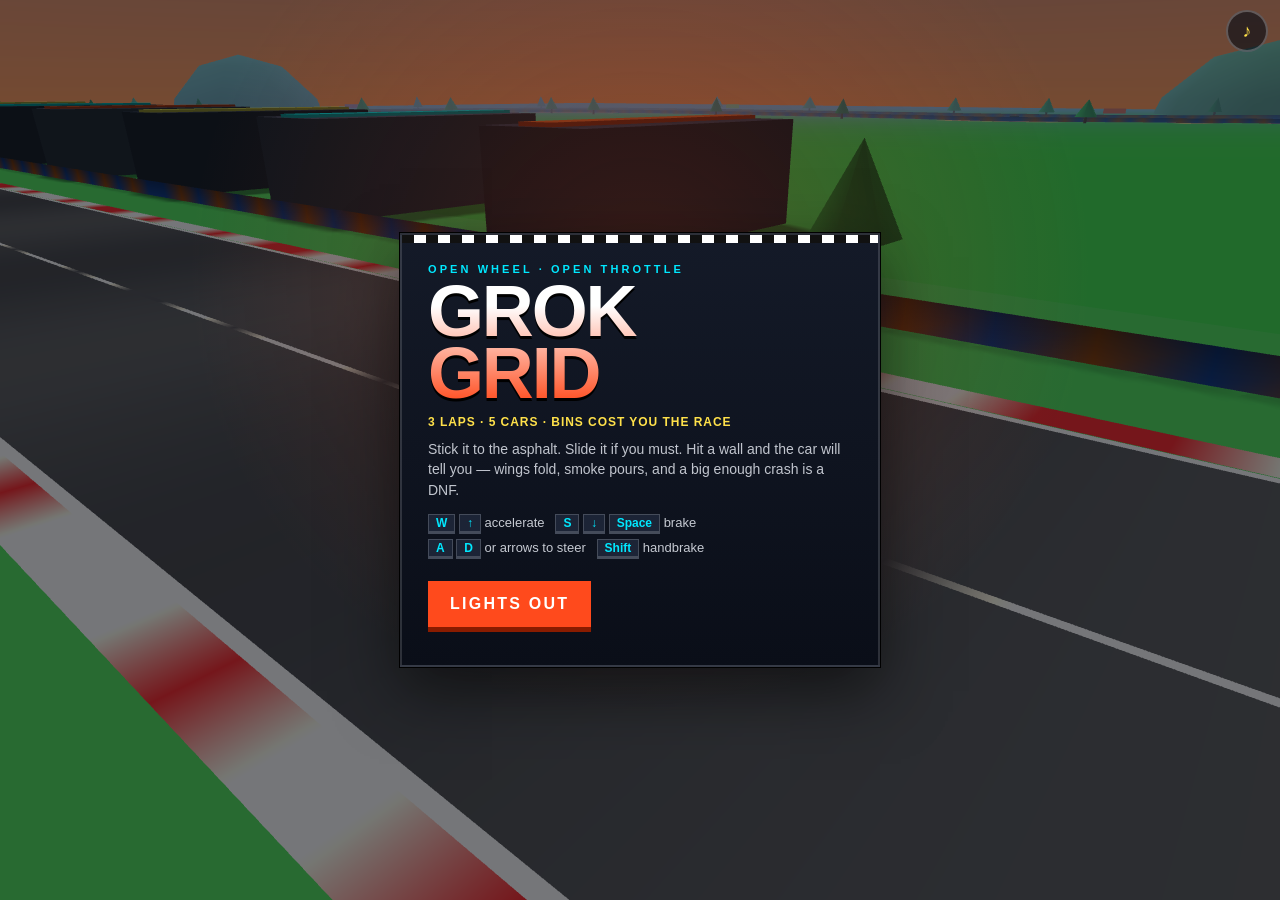
==== index.html @ 2ad4b514 "Add Grok Grid F1 racer with crash damage" ====
<!DOCTYPE html>
<html lang="en">
<head>
  <meta charset="UTF-8" />
  <meta name="viewport" content="width=device-width, initial-scale=1, maximum-scale=1, user-scalable=no, viewport-fit=cover" />
  <meta name="apple-mobile-web-app-capable" content="yes" />
  <meta name="mobile-web-app-capable" content="yes" />
  <meta name="apple-mobile-web-app-status-bar-style" content="black-translucent" />
  <meta name="theme-color" content="#070b14" />
  <title>GROK GRID</title>
  <link rel="stylesheet" href="style.css" />
  <link rel="icon" href="data:image/svg+xml,%3Csvg xmlns='http://www.w3.org/2000/svg' viewBox='0 0 64 64'%3E%3Crect width='64' height='64' rx='12' fill='%23070b14'/%3E%3Cpath d='M8 40 L28 16 L36 16 L20 40 Z' fill='%23ff4a1c'/%3E%3Cpath d='M28 40 L48 16 L56 16 L40 40 Z' fill='%2300e8ff'/%3E%3Crect x='8' y='44' width='48' height='8' fill='%23ffe14a'/%3E%3C/svg%3E" />
</head>
<body>
  <canvas id="c"></canvas>
  <canvas id="minimap" width="200" height="160"></canvas>

  <div id="hud" class="hidden">
    <div id="hud-top">
      <div class="hud-block">
        <div class="label">LAP</div>
        <div id="lap">1<span class="dim">/3</span></div>
      </div>
      <div class="hud-block">
        <div class="label">POS</div>
        <div id="pos">P3<span class="dim">/5</span></div>
      </div>
      <div class="hud-block">
        <div class="label">LAP TIME</div>
        <div id="laptime">0:00.000</div>
      </div>
      <div class="hud-block">
        <div class="label">BEST</div>
        <div id="best">—</div>
      </div>
    </div>

    <div id="speedo">
      <div id="speed">0</div>
      <div class="unit">KM/H</div>
      <div id="gear">N</div>
    </div>

    <div id="dmg-wrap">
      <div class="label">DAMAGE</div>
      <div id="dmg-bar"><div id="dmg-fill"></div></div>
      <div id="dmg-txt">CLEAN</div>
    </div>

    <div id="race-time"></div>
  </div>

  <div id="countdown"></div>
  <div id="lap-flash"></div>
  <div id="impact"></div>

  <button id="mute" type="button" aria-label="Toggle sound" title="Sound">♪</button>

  <div id="touch-ui" class="hidden" aria-hidden="true">
    <div id="steer-pad">
      <div id="steer-stick"></div>
    </div>
    <div id="pedals">
      <button type="button" id="btn-brake">BRAKE</button>
      <button type="button" id="btn-accel">ACCEL</button>
    </div>
  </div>

  <div id="overlay" class="show">
    <div class="card" id="title-card">
      <div class="stripe" aria-hidden="true"></div>
      <p class="kicker">OPEN WHEEL · OPEN THROTTLE</p>
      <h1>GROK<br>GRID</h1>
      <p class="tag">3 LAPS · 5 CARS · BINS COST YOU THE RACE</p>
      <p class="blurb">Stick it to the asphalt. Slide it if you must. Hit a wall and the car will tell you — wings fold, smoke pours, and a big enough crash is a DNF.</p>
      <ul class="controls">
        <li><kbd>W</kbd> <kbd>↑</kbd> accelerate &nbsp; <kbd>S</kbd> <kbd>↓</kbd> <kbd>Space</kbd> brake</li>
        <li><kbd>A</kbd> <kbd>D</kbd> or arrows to steer &nbsp; <kbd>Shift</kbd> handbrake</li>
        <li class="touch-note"><kbd>Steer pad</kbd> left · <kbd>ACCEL</kbd> / <kbd>BRAKE</kbd> right</li>
      </ul>
      <button id="play-btn" type="button" class="btn primary">LIGHTS OUT</button>
      <p id="title-best" class="best-line"></p>
    </div>

    <div class="card hidden" id="finish-card">
      <p class="kicker" id="finish-kicker">CHEQUERED FLAG</p>
      <h2 id="finish-title">P2</h2>
      <p class="result" id="finish-msg">You brought it home.</p>
      <div class="stats" id="finish-stats"></div>
      <button id="retry-btn" type="button" class="btn primary">RETRY</button>
      <button id="finish-menu-btn" type="button" class="btn ghost">TITLE</button>
    </div>

    <div class="card hidden" id="dnf-card">
      <p class="kicker dnf">TERMINAL DAMAGE</p>
      <h2>DNF</h2>
      <p class="result" id="dnf-msg">The car is done.</p>
      <div class="stats" id="dnf-stats"></div>
      <button id="dnf-retry-btn" type="button" class="btn primary">RETRY</button>
      <button id="dnf-menu-btn" type="button" class="btn ghost">TITLE</button>
    </div>
  </div>

  <script src="three.min.js"></script>
  <script src="game.js"></script>
</body>
</html>
---- style.css ----
:root {
  --ink: #070b14;
  --paper: #f4f7ff;
  --orange: #ff4a1c;
  --cyan: #00e8ff;
  --gold: #ffe14a;
  --lime: #b8ff00;
  --pink: #ff2d6a;
  --glass: rgba(7, 12, 22, 0.62);
  --safe-t: env(safe-area-inset-top, 0px);
  --safe-b: env(safe-area-inset-bottom, 0px);
  --safe-l: env(safe-area-inset-left, 0px);
  --safe-r: env(safe-area-inset-right, 0px);
}

* { box-sizing: border-box; margin: 0; padding: 0; }

html, body {
  width: 100%;
  height: 100%;
  overflow: hidden;
  background: var(--ink);
  color: var(--paper);
  font-family: "Trebuchet MS", "Arial Black", Impact, "Segoe UI", sans-serif;
  touch-action: none;
  user-select: none;
  -webkit-user-select: none;
  -webkit-tap-highlight-color: transparent;
}

canvas#c {
  display: block;
  width: 100%;
  height: 100%;
  position: fixed;
  inset: 0;
}

#minimap {
  position: fixed;
  top: calc(72px + var(--safe-t));
  right: calc(14px + var(--safe-r));
  width: 132px;
  height: 108px;
  border-radius: 10px;
  background: rgba(6, 10, 18, 0.72);
  border: 2px solid rgba(0, 232, 255, 0.35);
  box-shadow: 0 8px 24px rgba(0,0,0,.45), inset 0 0 0 1px rgba(255,255,255,.06);
  z-index: 6;
  pointer-events: none;
  display: none;
}
#hud:not(.hidden) ~ #minimap,
body.racing #minimap { display: block; }
body.racing #minimap { display: block; }

#hud {
  position: fixed;
  inset: 0;
  pointer-events: none;
  z-index: 5;
}
#hud.hidden { display: none; }

#hud-top {
  display: flex;
  gap: 10px;
  padding: calc(12px + var(--safe-t)) 14px 0 calc(14px + var(--safe-l));
  padding-right: calc(160px + var(--safe-r));
  flex-wrap: wrap;
}

.hud-block {
  background: var(--glass);
  border: 1px solid rgba(255,255,255,.12);
  border-bottom: 3px solid var(--cyan);
  padding: 6px 12px 7px;
  min-width: 78px;
  backdrop-filter: blur(8px);
  box-shadow: 0 6px 18px rgba(0,0,0,.35);
}
.hud-block:nth-child(2) { border-bottom-color: var(--gold); }
.hud-block:nth-child(3) { border-bottom-color: var(--orange); }
.hud-block:nth-child(4) { border-bottom-color: var(--lime); }

.label {
  font-size: 10px;
  letter-spacing: 0.22em;
  color: var(--cyan);
  font-weight: 800;
}
.hud-block .label { margin-bottom: 1px; }

#lap, #pos, #laptime, #best {
  font-size: 22px;
  font-weight: 900;
  line-height: 1.1;
  font-variant-numeric: tabular-nums;
}
.dim { color: rgba(244,247,255,.45); font-size: 0.72em; }

#speedo {
  position: absolute;
  right: calc(16px + var(--safe-r));
  bottom: calc(28px + var(--safe-b));
  text-align: right;
  text-shadow: 0 3px 0 #000, 0 0 18px rgba(0,232,255,.45);
}
body.touch #speedo { bottom: calc(168px + var(--safe-b)); right: calc(18px + var(--safe-r)); }

#speed {
  font-size: 64px;
  font-weight: 900;
  line-height: 0.85;
  color: #fff;
  letter-spacing: -0.04em;
}
#speedo .unit {
  font-size: 11px;
  letter-spacing: 0.28em;
  color: var(--gold);
  font-weight: 800;
}
#gear {
  margin-top: 4px;
  display: inline-block;
  background: var(--orange);
  color: #fff;
  font-weight: 900;
  font-size: 14px;
  padding: 2px 8px;
  letter-spacing: 0.08em;
}

#dmg-wrap {
  position: absolute;
  left: calc(16px + var(--safe-l));
  bottom: calc(28px + var(--safe-b));
  width: min(280px, 48vw);
}
body.touch #dmg-wrap { bottom: calc(168px + var(--safe-b)); }

#dmg-bar {
  height: 14px;
  background: #12161f;
  border: 2px solid #fff;
  box-shadow: 0 3px 0 #000;
  overflow: hidden;
  margin: 4px 0;
}
#dmg-fill {
  height: 100%;
  width: 0%;
  background: linear-gradient(90deg, var(--lime), var(--gold) 45%, var(--orange) 75%, var(--pink));
  transform-origin: left;
  transition: width 0.12s linear;
}
#dmg-txt {
  font-size: 12px;
  letter-spacing: 0.18em;
  font-weight: 800;
  color: var(--lime);
}

#race-time {
  position: absolute;
  top: calc(12px + var(--safe-t));
  left: 50%;
  transform: translateX(-50%);
  font-weight: 900;
  letter-spacing: 0.12em;
  font-size: 13px;
  color: rgba(244,247,255,.7);
  text-shadow: 0 2px 0 #000;
  display: none;
}

#countdown {
  position: fixed;
  inset: 0;
  display: flex;
  align-items: center;
  justify-content: center;
  font-size: min(28vw, 180px);
  font-weight: 900;
  color: #fff;
  text-shadow: 0 8px 0 #000, 0 0 40px var(--orange);
  pointer-events: none;
  z-index: 8;
  opacity: 0;
  transform: scale(0.7);
  transition: opacity 0.12s, transform 0.12s;
}
#countdown.show { opacity: 1; transform: scale(1); }
#countdown.go { color: var(--lime); text-shadow: 0 8px 0 #000, 0 0 40px var(--lime); }

#lap-flash {
  position: fixed;
  top: 28%;
  left: 50%;
  transform: translate(-50%, -20px);
  font-size: 28px;
  font-weight: 900;
  letter-spacing: 0.16em;
  color: var(--gold);
  text-shadow: 0 4px 0 #000;
  pointer-events: none;
  z-index: 8;
  opacity: 0;
  transition: opacity 0.3s, transform 0.3s;
}
#lap-flash.show { opacity: 1; transform: translate(-50%, 0); }

#impact {
  position: fixed;
  inset: 0;
  pointer-events: none;
  z-index: 4;
  background: radial-gradient(ellipse at center, transparent 40%, rgba(255, 30, 40, 0.55) 100%);
  opacity: 0;
}

#mute {
  position: fixed;
  top: calc(10px + var(--safe-t));
  right: calc(12px + var(--safe-r));
  z-index: 12;
  width: 42px;
  height: 42px;
  border-radius: 50%;
  border: 2px solid rgba(255,255,255,.25);
  background: var(--glass);
  color: var(--gold);
  font-size: 18px;
  cursor: pointer;
  pointer-events: auto;
}
#mute.off { color: #667; }

#touch-ui {
  position: fixed;
  inset: 0;
  z-index: 7;
  pointer-events: none;
}
#touch-ui.hidden { display: none; }

#steer-pad {
  pointer-events: auto;
  position: absolute;
  left: calc(18px + var(--safe-l));
  bottom: calc(22px + var(--safe-b));
  width: 130px;
  height: 130px;
  border-radius: 50%;
  background: rgba(8,12,22,0.45);
  border: 3px solid rgba(0,232,255,.45);
  box-shadow: inset 0 0 24px rgba(0,232,255,.12);
}
#steer-stick {
  position: absolute;
  left: 50%;
  top: 50%;
  width: 54px;
  height: 54px;
  margin: -27px 0 0 -27px;
  border-radius: 50%;
  background: radial-gradient(circle at 35% 30%, #fff, var(--cyan) 45%, #087);
  box-shadow: 0 4px 0 #044, 0 8px 16px rgba(0,0,0,.4);
}

#pedals {
  pointer-events: auto;
  position: absolute;
  right: calc(16px + var(--safe-r));
  bottom: calc(22px + var(--safe-b));
  display: flex;
  gap: 10px;
  align-items: flex-end;
}
#btn-brake, #btn-accel {
  border: 3px solid #fff;
  color: #fff;
  font-weight: 900;
  letter-spacing: 0.12em;
  font-family: inherit;
  box-shadow: 0 5px 0 #000;
}
#btn-brake {
  width: 86px;
  height: 86px;
  background: #c4122f;
  font-size: 13px;
}
#btn-accel {
  width: 108px;
  height: 108px;
  background: #128a3c;
  font-size: 15px;
}
#btn-brake:active, #btn-accel:active { transform: translateY(3px); box-shadow: 0 2px 0 #000; }

#overlay {
  position: fixed;
  inset: 0;
  z-index: 10;
  display: none;
  align-items: center;
  justify-content: center;
  background: radial-gradient(ellipse at 50% 30%, rgba(255,74,28,.18), transparent 50%),
              rgba(4, 6, 12, 0.55);
  padding: calc(20px + var(--safe-t)) calc(16px + var(--safe-r)) calc(20px + var(--safe-b)) calc(16px + var(--safe-l));
}
#overlay.show { display: flex; }

.card {
  width: min(480px, 100%);
  background: linear-gradient(180deg, #141a28, #0a0e18);
  border: 2px solid rgba(255,255,255,.14);
  box-shadow: 0 24px 60px rgba(0,0,0,.55), 0 0 0 1px #000;
  padding: 28px 26px 24px;
  position: relative;
  overflow: hidden;
}
.card.hidden { display: none; }
.card .stripe {
  position: absolute;
  top: 0; left: 0; right: 0; height: 8px;
  background: repeating-linear-gradient(90deg, #111 0 12px, #fff 12px 24px);
}
.kicker {
  font-size: 11px;
  letter-spacing: 0.28em;
  color: var(--cyan);
  font-weight: 800;
  margin-bottom: 6px;
}
.kicker.dnf { color: var(--pink); }
h1 {
  font-size: clamp(42px, 12vw, 72px);
  line-height: 0.86;
  letter-spacing: -0.03em;
  font-weight: 900;
  margin: 4px 0 10px;
  background: linear-gradient(180deg, #fff 20%, var(--orange));
  -webkit-background-clip: text;
  background-clip: text;
  color: transparent;
  filter: drop-shadow(0 3px 0 #000);
}
h2 {
  font-size: clamp(36px, 10vw, 64px);
  font-weight: 900;
  line-height: 0.9;
  color: var(--gold);
  text-shadow: 0 4px 0 #000;
  margin: 4px 0 8px;
}
#dnf-card h2 { color: var(--pink); }
.tag {
  color: var(--gold);
  font-weight: 800;
  letter-spacing: 0.08em;
  font-size: 12px;
  margin-bottom: 10px;
}
.blurb {
  color: rgba(244,247,255,.78);
  font-size: 14px;
  line-height: 1.45;
  margin-bottom: 14px;
}
.controls {
  list-style: none;
  margin: 0 0 18px;
  font-size: 13px;
  color: rgba(244,247,255,.8);
}
.controls li { margin: 5px 0; }
.controls .touch-note { display: none; }
body.touch .controls .touch-note { display: list-item; }
kbd {
  display: inline-block;
  background: #1c2436;
  border: 1px solid rgba(255,255,255,.18);
  border-bottom-width: 3px;
  padding: 1px 7px;
  font-family: inherit;
  font-weight: 800;
  font-size: 12px;
  color: var(--cyan);
}
.btn {
  display: inline-block;
  border: 0;
  cursor: pointer;
  font-family: inherit;
  font-weight: 900;
  letter-spacing: 0.14em;
  font-size: 16px;
  padding: 14px 22px;
  margin: 4px 8px 0 0;
}
.btn.primary {
  background: var(--orange);
  color: #fff;
  box-shadow: 0 5px 0 #8a1c00;
}
.btn.primary:hover { filter: brightness(1.08); }
.btn.primary:active { transform: translateY(3px); box-shadow: 0 2px 0 #8a1c00; }
.btn.ghost {
  background: transparent;
  color: var(--paper);
  border: 2px solid rgba(255,255,255,.25);
}
.best-line {
  margin-top: 14px;
  font-size: 12px;
  letter-spacing: 0.12em;
  color: var(--lime);
  font-weight: 800;
}
.stats {
  display: grid;
  grid-template-columns: 1fr 1fr;
  gap: 8px 14px;
  margin: 12px 0 18px;
  font-weight: 800;
}
.stats div {
  background: rgba(255,255,255,.04);
  padding: 8px 10px;
  border-left: 3px solid var(--cyan);
}
.stats span.label {
  display: block;
  font-size: 10px;
  color: var(--cyan);
  margin-bottom: 2px;
}
.result { color: rgba(244,247,255,.85); margin-bottom: 6px; }

@media (max-width: 640px) {
  #lap, #pos, #laptime, #best { font-size: 18px; }
  #speed { font-size: 48px; }
  #hud-top { padding-right: calc(14px + var(--safe-r)); }
  #minimap {
    top: auto;
    bottom: calc(168px + var(--safe-b));
    right: calc(14px + var(--safe-r));
    width: 100px;
    height: 82px;
  }
  body.touch #speedo { right: calc(16px + var(--safe-r)); }
}
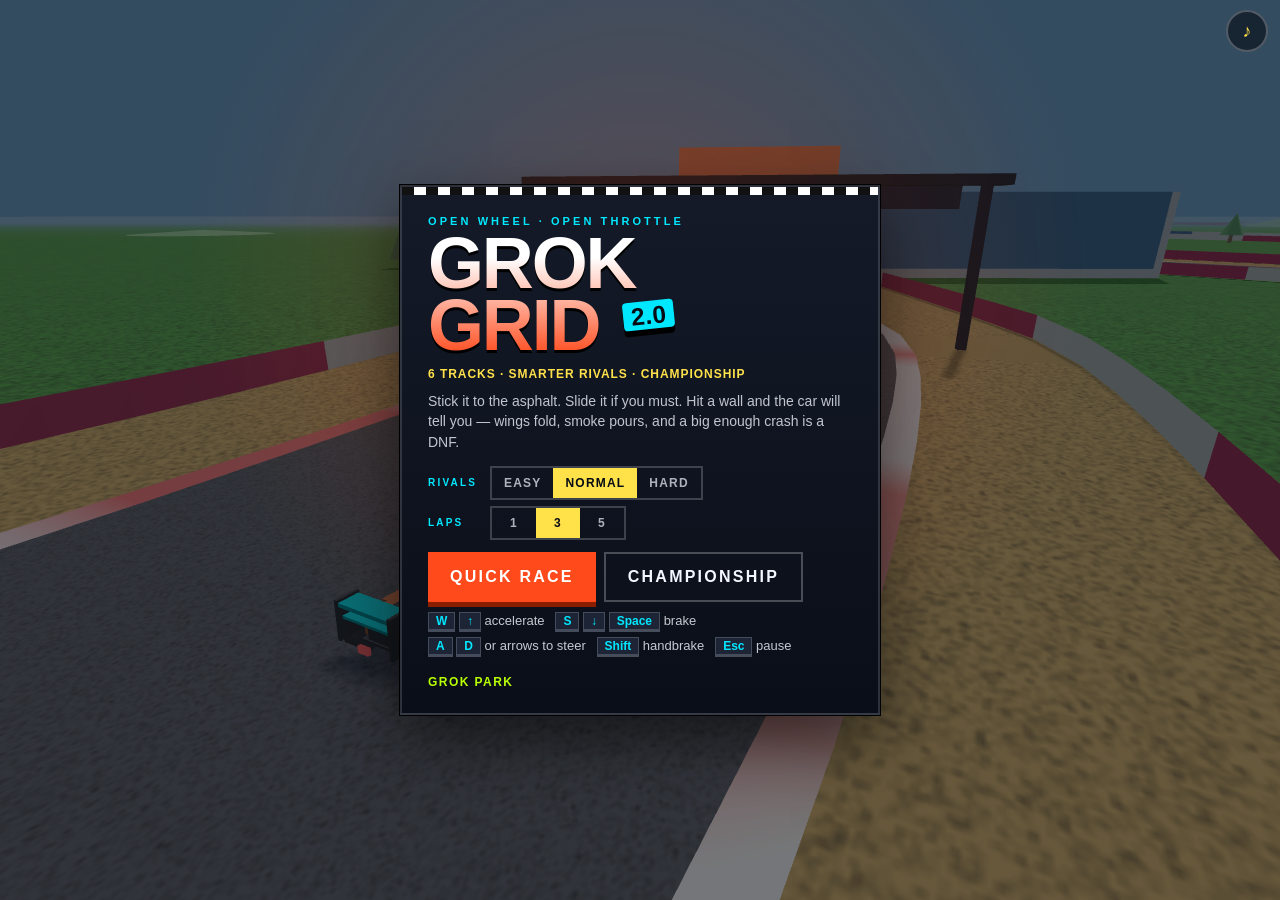
==== commit f0d8aa2d: "Grok Grid 2.0: 6 tracks, smarter AI, championship" ====
--- a/index.html
+++ b/index.html
@@ -7,7 +7,7 @@
   <meta name="mobile-web-app-capable" content="yes" />
   <meta name="apple-mobile-web-app-status-bar-style" content="black-translucent" />
   <meta name="theme-color" content="#070b14" />
-  <title>GROK GRID</title>
+  <title>GROK GRID 2.0</title>
   <link rel="stylesheet" href="style.css" />
   <link rel="icon" href="data:image/svg+xml,%3Csvg xmlns='http://www.w3.org/2000/svg' viewBox='0 0 64 64'%3E%3Crect width='64' height='64' rx='12' fill='%23070b14'/%3E%3Cpath d='M8 40 L28 16 L36 16 L20 40 Z' fill='%23ff4a1c'/%3E%3Cpath d='M28 40 L48 16 L56 16 L40 40 Z' fill='%2300e8ff'/%3E%3Crect x='8' y='44' width='48' height='8' fill='%23ffe14a'/%3E%3C/svg%3E" />
 </head>
@@ -48,6 +48,7 @@
     </div>
 
     <div id="race-time"></div>
+    <div id="track-name"></div>
   </div>
 
   <div id="countdown"></div>
@@ -66,20 +67,75 @@
     </div>
   </div>
 
+  <button id="pause" type="button" class="hidden" aria-label="Pause" title="Pause (Esc)">II</button>
+
   <div id="overlay" class="show">
     <div class="card" id="title-card">
       <div class="stripe" aria-hidden="true"></div>
       <p class="kicker">OPEN WHEEL · OPEN THROTTLE</p>
-      <h1>GROK<br>GRID</h1>
-      <p class="tag">3 LAPS · 5 CARS · BINS COST YOU THE RACE</p>
+      <h1>GROK<br>GRID <span class="v2">2.0</span></h1>
+      <p class="tag">6 TRACKS · SMARTER RIVALS · CHAMPIONSHIP</p>
       <p class="blurb">Stick it to the asphalt. Slide it if you must. Hit a wall and the car will tell you — wings fold, smoke pours, and a big enough crash is a DNF.</p>
+      <div class="opt-row">
+        <span class="opt-label">RIVALS</span>
+        <div class="seg" id="seg-diff">
+          <button type="button" data-v="easy">EASY</button>
+          <button type="button" data-v="normal">NORMAL</button>
+          <button type="button" data-v="hard">HARD</button>
+        </div>
+      </div>
+      <div class="opt-row">
+        <span class="opt-label">LAPS</span>
+        <div class="seg" id="seg-laps">
+          <button type="button" data-v="1">1</button>
+          <button type="button" data-v="3">3</button>
+          <button type="button" data-v="5">5</button>
+        </div>
+      </div>
+      <div class="btn-row">
+        <button id="play-btn" type="button" class="btn primary">QUICK RACE</button>
+        <button id="champ-btn" type="button" class="btn ghost">CHAMPIONSHIP</button>
+      </div>
       <ul class="controls">
         <li><kbd>W</kbd> <kbd>↑</kbd> accelerate &nbsp; <kbd>S</kbd> <kbd>↓</kbd> <kbd>Space</kbd> brake</li>
-        <li><kbd>A</kbd> <kbd>D</kbd> or arrows to steer &nbsp; <kbd>Shift</kbd> handbrake</li>
+        <li><kbd>A</kbd> <kbd>D</kbd> or arrows to steer &nbsp; <kbd>Shift</kbd> handbrake &nbsp; <kbd>Esc</kbd> pause</li>
         <li class="touch-note"><kbd>Steer pad</kbd> left · <kbd>ACCEL</kbd> / <kbd>BRAKE</kbd> right</li>
       </ul>
-      <button id="play-btn" type="button" class="btn primary">LIGHTS OUT</button>
       <p id="title-best" class="best-line"></p>
+    </div>
+
+    <div class="card wide hidden" id="track-card">
+      <div class="stripe" aria-hidden="true"></div>
+      <p class="kicker">QUICK RACE · <span id="track-opts"></span></p>
+      <h3>SELECT TRACK</h3>
+      <div id="track-list" class="track-list"></div>
+      <p class="track-desc" id="track-desc"></p>
+      <div class="btn-row">
+        <button id="track-go" type="button" class="btn primary">LIGHTS OUT</button>
+        <button id="track-back" type="button" class="btn ghost">BACK</button>
+      </div>
+    </div>
+
+    <div class="card hidden" id="champ-card">
+      <div class="stripe" aria-hidden="true"></div>
+      <p class="kicker" id="champ-kicker">GROK GRID CHAMPIONSHIP</p>
+      <h3 id="champ-title">ROUND 1 / 6</h3>
+      <p class="result" id="champ-msg"></p>
+      <table class="standings" id="champ-table"></table>
+      <div class="btn-row">
+        <button id="champ-go" type="button" class="btn primary">START ROUND</button>
+        <button id="champ-quit" type="button" class="btn ghost">QUIT</button>
+      </div>
+    </div>
+
+    <div class="card hidden" id="pause-card">
+      <p class="kicker">PIT WALL</p>
+      <h2>PAUSED</h2>
+      <div class="btn-row">
+        <button id="resume-btn" type="button" class="btn primary">RESUME</button>
+        <button id="restart-btn" type="button" class="btn ghost">RESTART</button>
+        <button id="pause-menu-btn" type="button" class="btn ghost">RETIRE</button>
+      </div>
     </div>
 
     <div class="card hidden" id="finish-card">
@@ -87,8 +143,10 @@
       <h2 id="finish-title">P2</h2>
       <p class="result" id="finish-msg">You brought it home.</p>
       <div class="stats" id="finish-stats"></div>
-      <button id="retry-btn" type="button" class="btn primary">RETRY</button>
-      <button id="finish-menu-btn" type="button" class="btn ghost">TITLE</button>
+      <div class="btn-row">
+        <button id="retry-btn" type="button" class="btn primary">RETRY</button>
+        <button id="finish-menu-btn" type="button" class="btn ghost">MENU</button>
+      </div>
     </div>
 
     <div class="card hidden" id="dnf-card">
@@ -96,12 +154,15 @@
       <h2>DNF</h2>
       <p class="result" id="dnf-msg">The car is done.</p>
       <div class="stats" id="dnf-stats"></div>
-      <button id="dnf-retry-btn" type="button" class="btn primary">RETRY</button>
-      <button id="dnf-menu-btn" type="button" class="btn ghost">TITLE</button>
+      <div class="btn-row">
+        <button id="dnf-retry-btn" type="button" class="btn primary">RETRY</button>
+        <button id="dnf-menu-btn" type="button" class="btn ghost">MENU</button>
+      </div>
     </div>
   </div>
 
   <script src="three.min.js"></script>
+  <script src="tracks.js"></script>
   <script src="game.js"></script>
 </body>
 </html>
--- a/style.css
+++ b/style.css
@@ -52,7 +52,6 @@
 }
 #hud:not(.hidden) ~ #minimap,
 body.racing #minimap { display: block; }
-body.racing #minimap { display: block; }
 
 #hud {
   position: fixed;
@@ -453,3 +452,104 @@
   }
   body.touch #speedo { right: calc(16px + var(--safe-r)); }
 }
+
+/* ---------- 2.0 additions ---------- */
+#overlay { overflow-y: auto; -webkit-overflow-scrolling: touch; touch-action: pan-y; }
+#overlay.show { align-items: safe center; }
+.card { margin: auto; }
+.card.wide { width: min(860px, 100%); }
+.v2 {
+  display: inline-block;
+  vertical-align: top;
+  font-size: 0.34em;
+  letter-spacing: 0.02em;
+  padding: 4px 8px 3px;
+  margin: 0.25em 0 0 6px;
+  background: var(--cyan);
+  color: var(--ink);
+  -webkit-text-fill-color: var(--ink);
+  border-radius: 4px;
+  transform: rotate(-6deg);
+  box-shadow: 0 3px 0 #000;
+}
+h3 {
+  font-size: 26px;
+  font-weight: 900;
+  letter-spacing: 0.04em;
+  color: #fff;
+  text-shadow: 0 3px 0 #000;
+  margin: 2px 0 10px;
+}
+.opt-row { display: flex; align-items: center; gap: 10px; margin: 6px 0; }
+.opt-label { font-size: 10px; letter-spacing: 0.22em; color: var(--cyan); font-weight: 800; width: 52px; }
+.seg { display: inline-flex; border: 2px solid rgba(255,255,255,.2); }
+.seg button {
+  font-family: inherit; font-weight: 900; font-size: 12px; letter-spacing: 0.1em;
+  background: transparent; color: rgba(244,247,255,.7); border: 0; padding: 8px 12px; min-width: 44px; cursor: pointer;
+}
+.seg button.on { background: var(--gold); color: var(--ink); }
+.btn-row { display: flex; flex-wrap: wrap; gap: 8px; margin: 12px 0 10px; }
+.btn-row .btn { margin: 0; }
+.track-list {
+  display: flex; gap: 10px; overflow-x: auto; padding: 4px 2px 10px;
+  scroll-snap-type: x mandatory; -webkit-overflow-scrolling: touch; touch-action: pan-x;
+}
+.track-tile {
+  flex: 0 0 150px; scroll-snap-align: start; text-align: left; cursor: pointer;
+  background: rgba(255,255,255,.04); border: 2px solid rgba(255,255,255,.12);
+  color: var(--paper); font-family: inherit; padding: 6px 6px 8px;
+}
+.track-tile.on { border-color: var(--gold); background: rgba(255,225,74,.08); box-shadow: 0 0 0 2px rgba(255,225,74,.25); }
+.track-tile canvas { display: block; width: 136px; height: 84px; border-radius: 4px; }
+.track-tile .tn { font-weight: 900; font-size: 13px; letter-spacing: 0.04em; margin-top: 5px; }
+.track-tile .tt { font-size: 10px; letter-spacing: 0.18em; color: var(--cyan); font-weight: 800; }
+.track-tile .tb { font-size: 10px; color: var(--lime); font-weight: 800; margin-top: 2px; min-height: 12px; }
+.track-desc { color: rgba(244,247,255,.78); font-size: 13px; min-height: 18px; }
+.standings { width: 100%; border-collapse: collapse; margin: 6px 0 8px; font-weight: 800; font-size: 14px; }
+.standings td { padding: 5px 6px; border-bottom: 1px solid rgba(255,255,255,.08); }
+.standings tr.me td { color: var(--cyan); }
+.standings td.pts { text-align: right; color: var(--gold); }
+.standings td.dot span { display: inline-block; width: 10px; height: 10px; border-radius: 50%; }
+#pause {
+  position: fixed; top: calc(10px + var(--safe-t)); right: calc(62px + var(--safe-r)); z-index: 12;
+  width: 42px; height: 42px; border-radius: 50%; border: 2px solid rgba(255,255,255,.25);
+  background: var(--glass); color: #fff; font-weight: 900; font-size: 14px; cursor: pointer;
+}
+#pause.hidden { display: none; }
+#hud-top { padding-right: calc(170px + var(--safe-r)); }
+#track-name {
+  position: absolute; top: calc(30px + var(--safe-t)); left: 50%; transform: translateX(-50%);
+  font-size: 10px; letter-spacing: 0.22em; color: rgba(244,247,255,.55); font-weight: 800; white-space: nowrap;
+}
+
+/* phones in landscape (e.g. 844x390) */
+@media (max-height: 500px) {
+  .card { padding: 16px 18px 12px; }
+  .card .blurb, .card .controls { display: none; }
+  h1 { font-size: 44px; margin: 2px 0 6px; }
+  h2 { font-size: 40px; }
+  h3 { font-size: 20px; margin-bottom: 6px; }
+  .tag { margin-bottom: 4px; }
+  .btn { padding: 11px 18px; font-size: 14px; }
+  .btn-row { margin: 8px 0 4px; }
+  .opt-row { margin: 4px 0; }
+  .stats { margin: 8px 0 8px; gap: 6px 10px; }
+  .stats div { padding: 5px 8px; }
+  .track-tile { flex-basis: 130px; }
+  .track-tile canvas { width: 116px; height: 64px; }
+  #title-card { width: min(560px, 100%); }
+  #title-card .opt-row { display: inline-flex; margin-right: 14px; }
+  .standings { font-size: 12px; }
+  .standings td { padding: 3px 5px; }
+  #hud-top { gap: 6px; padding-top: calc(8px + var(--safe-t)); }
+  .hud-block { padding: 4px 8px 5px; min-width: 64px; }
+  #lap, #pos, #laptime, #best { font-size: 17px; }
+  #speed { font-size: 46px; }
+  body.touch #speedo, body.touch #dmg-wrap { bottom: auto; top: calc(78px + var(--safe-t)); }
+  body.touch #dmg-wrap { width: 170px; }
+  body.touch #speedo { right: calc(156px + var(--safe-r)); top: calc(70px + var(--safe-t)); }
+  #minimap { top: calc(60px + var(--safe-t)); width: 120px; height: 96px; }
+  #steer-pad { width: 120px; height: 120px; }
+  #btn-accel { width: 100px; height: 100px; }
+  #btn-brake { width: 80px; height: 80px; }
+}
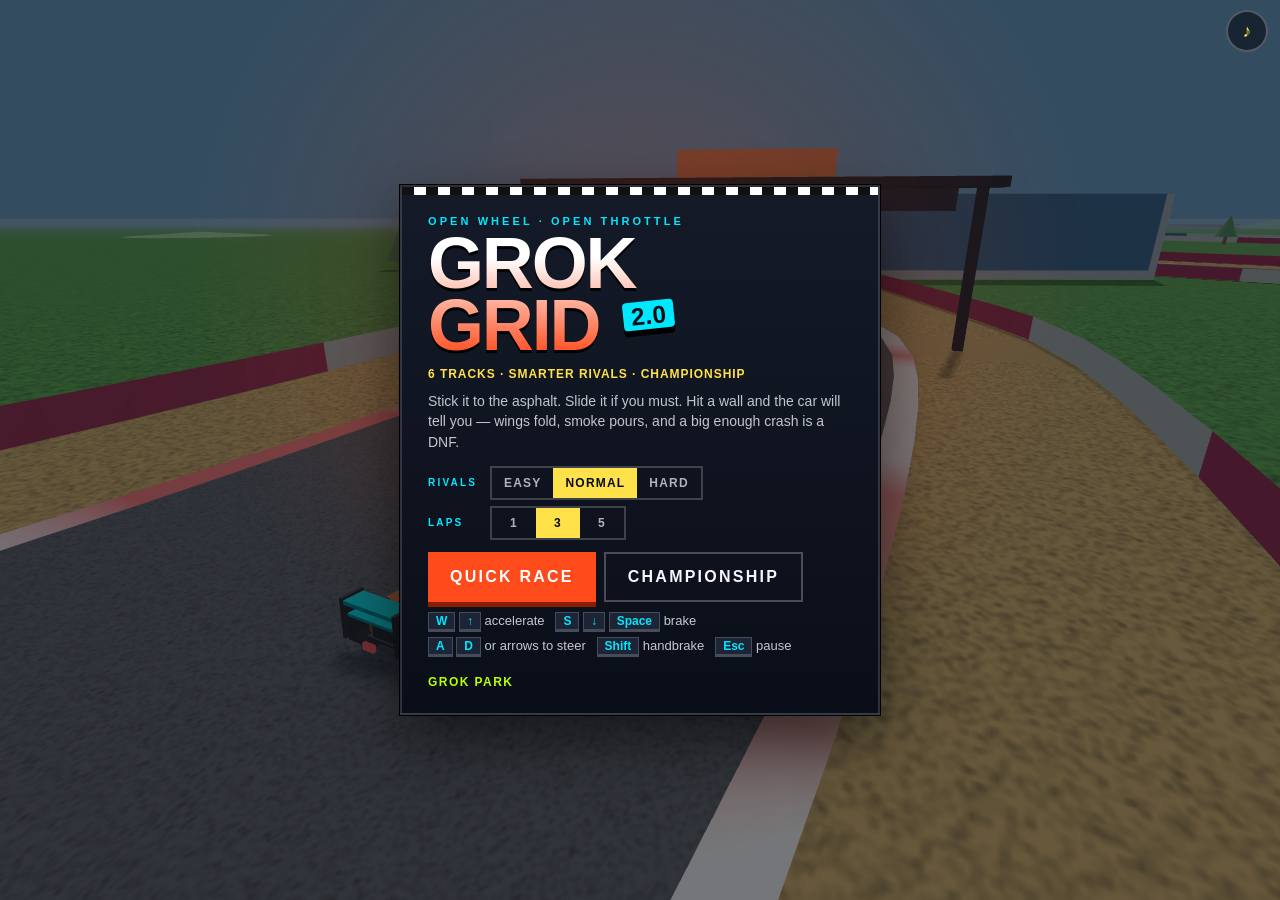
==== commit 0e0c3b64: "Online multiplayer update" ====
--- a/index.html
+++ b/index.html
@@ -164,5 +164,8 @@
   <script src="three.min.js"></script>
   <script src="tracks.js"></script>
   <script src="game.js"></script>
+  <script src="peerjs.min.js"></script>
+  <script src="grok-net.js"></script>
+  <script src="grid-online.js"></script>
 </body>
 </html>
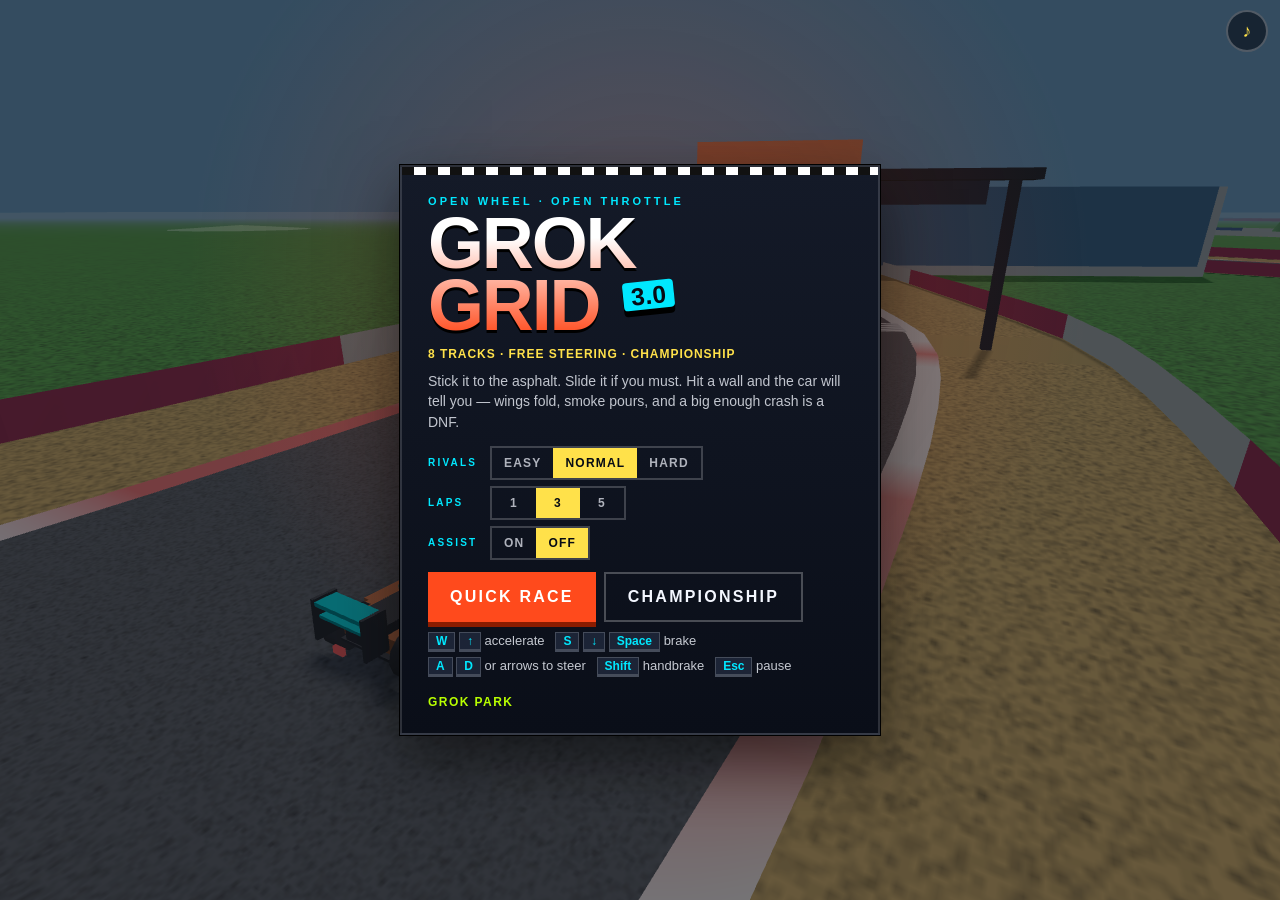
==== commit 4114701f: "Grok Grid 3.0: freer steering, phone thumb-stick zone, steer assist, Jungle Temple + Lunar Base trac" ====
--- a/index.html
+++ b/index.html
@@ -7,7 +7,7 @@
   <meta name="mobile-web-app-capable" content="yes" />
   <meta name="apple-mobile-web-app-status-bar-style" content="black-translucent" />
   <meta name="theme-color" content="#070b14" />
-  <title>GROK GRID 2.0</title>
+  <title>GROK GRID 3.0</title>
   <link rel="stylesheet" href="style.css" />
   <link rel="icon" href="data:image/svg+xml,%3Csvg xmlns='http://www.w3.org/2000/svg' viewBox='0 0 64 64'%3E%3Crect width='64' height='64' rx='12' fill='%23070b14'/%3E%3Cpath d='M8 40 L28 16 L36 16 L20 40 Z' fill='%23ff4a1c'/%3E%3Cpath d='M28 40 L48 16 L56 16 L40 40 Z' fill='%2300e8ff'/%3E%3Crect x='8' y='44' width='48' height='8' fill='%23ffe14a'/%3E%3C/svg%3E" />
 </head>
@@ -58,6 +58,7 @@
   <button id="mute" type="button" aria-label="Toggle sound" title="Sound">♪</button>
 
   <div id="touch-ui" class="hidden" aria-hidden="true">
+    <div id="steer-zone"></div>
     <div id="steer-pad">
       <div id="steer-stick"></div>
     </div>
@@ -73,8 +74,8 @@
     <div class="card" id="title-card">
       <div class="stripe" aria-hidden="true"></div>
       <p class="kicker">OPEN WHEEL · OPEN THROTTLE</p>
-      <h1>GROK<br>GRID <span class="v2">2.0</span></h1>
-      <p class="tag">6 TRACKS · SMARTER RIVALS · CHAMPIONSHIP</p>
+      <h1>GROK<br>GRID <span class="v2">3.0</span></h1>
+      <p class="tag">8 TRACKS · FREE STEERING · CHAMPIONSHIP</p>
       <p class="blurb">Stick it to the asphalt. Slide it if you must. Hit a wall and the car will tell you — wings fold, smoke pours, and a big enough crash is a DNF.</p>
       <div class="opt-row">
         <span class="opt-label">RIVALS</span>
@@ -92,6 +93,13 @@
           <button type="button" data-v="5">5</button>
         </div>
       </div>
+      <div class="opt-row">
+        <span class="opt-label">ASSIST</span>
+        <div class="seg" id="seg-assist">
+          <button type="button" data-v="true">ON</button>
+          <button type="button" data-v="false">OFF</button>
+        </div>
+      </div>
       <div class="btn-row">
         <button id="play-btn" type="button" class="btn primary">QUICK RACE</button>
         <button id="champ-btn" type="button" class="btn ghost">CHAMPIONSHIP</button>
@@ -99,7 +107,7 @@
       <ul class="controls">
         <li><kbd>W</kbd> <kbd>↑</kbd> accelerate &nbsp; <kbd>S</kbd> <kbd>↓</kbd> <kbd>Space</kbd> brake</li>
         <li><kbd>A</kbd> <kbd>D</kbd> or arrows to steer &nbsp; <kbd>Shift</kbd> handbrake &nbsp; <kbd>Esc</kbd> pause</li>
-        <li class="touch-note"><kbd>Steer pad</kbd> left · <kbd>ACCEL</kbd> / <kbd>BRAKE</kbd> right</li>
+        <li class="touch-note"><kbd>Slide a thumb</kbd> anywhere on the left to steer · <kbd>ACCEL</kbd> / <kbd>BRAKE</kbd> right</li>
       </ul>
       <p id="title-best" class="best-line"></p>
     </div>
--- a/style.css
+++ b/style.css
@@ -244,8 +244,18 @@
 }
 #touch-ui.hidden { display: none; }
 
+#steer-zone {
+  pointer-events: auto;
+  position: absolute;
+  left: 0;
+  bottom: 0;
+  width: 46%;
+  top: calc(64px + var(--safe-t));
+  touch-action: none;
+}
 #steer-pad {
-  pointer-events: auto;
+  pointer-events: none;
+  transition: opacity .15s;
   position: absolute;
   left: calc(18px + var(--safe-l));
   bottom: calc(22px + var(--safe-b));
@@ -256,6 +266,17 @@
   border: 3px solid rgba(0,232,255,.45);
   box-shadow: inset 0 0 24px rgba(0,232,255,.12);
 }
+#steer-pad.active { border-color: rgba(0,232,255,.85); background: rgba(8,12,22,0.55); }
+#steer-pad::before, #steer-pad::after {
+  content: '\25C0';
+  position: absolute;
+  top: 50%;
+  left: 10px;
+  transform: translateY(-50%);
+  color: rgba(0,232,255,.55);
+  font-size: 14px;
+}
+#steer-pad::after { content: '\25B6'; left: auto; right: 10px; }
 #steer-stick {
   position: absolute;
   left: 50%;
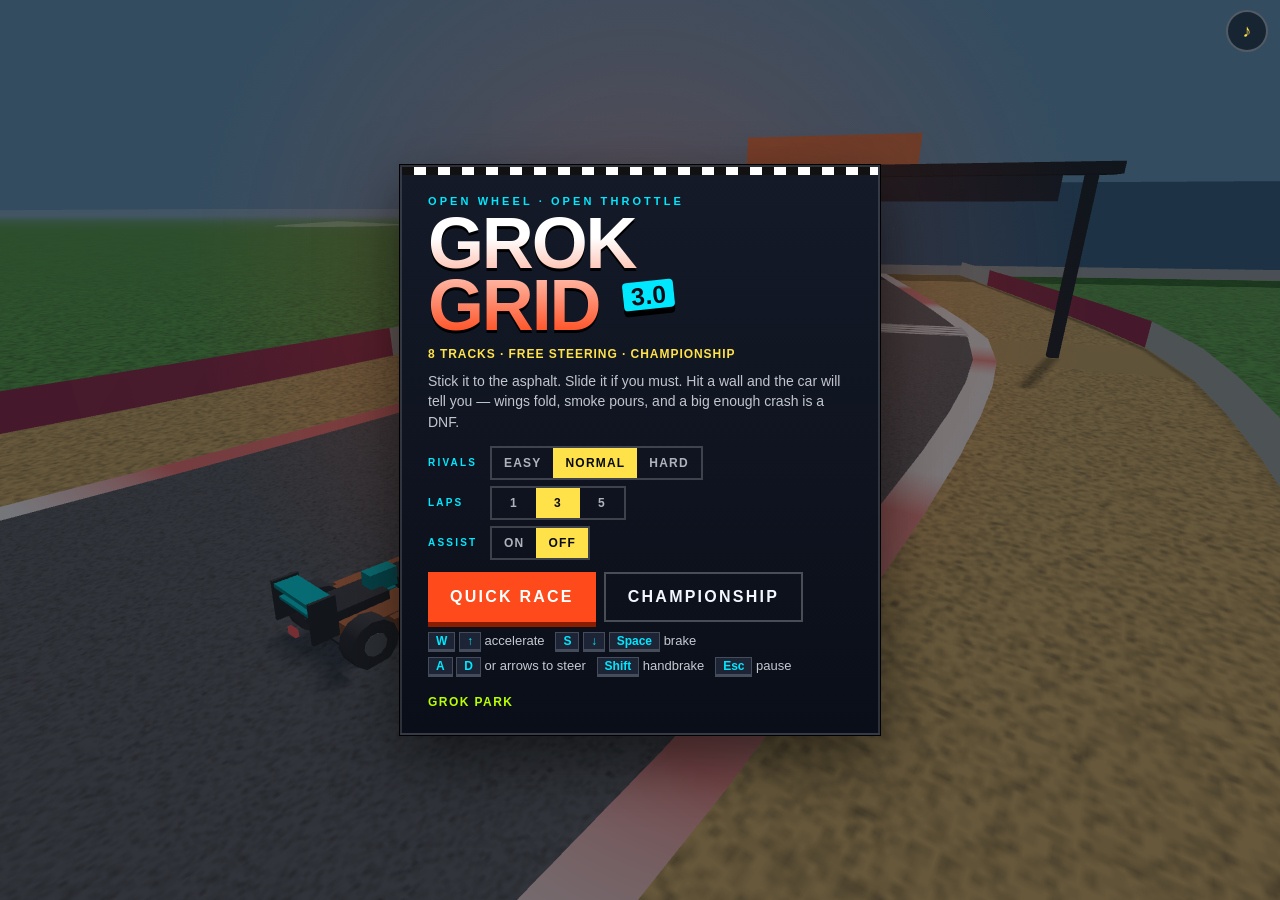
==== commit 5ee939d0: "Grok Grid: controls fix notes + cache-bust" ====
--- a/index.html
+++ b/index.html
@@ -8,7 +8,7 @@
   <meta name="apple-mobile-web-app-status-bar-style" content="black-translucent" />
   <meta name="theme-color" content="#070b14" />
   <title>GROK GRID 3.0</title>
-  <link rel="stylesheet" href="style.css" />
+  <link rel="stylesheet" href="style.css?v=31" />
   <link rel="icon" href="data:image/svg+xml,%3Csvg xmlns='http://www.w3.org/2000/svg' viewBox='0 0 64 64'%3E%3Crect width='64' height='64' rx='12' fill='%23070b14'/%3E%3Cpath d='M8 40 L28 16 L36 16 L20 40 Z' fill='%23ff4a1c'/%3E%3Cpath d='M28 40 L48 16 L56 16 L40 40 Z' fill='%2300e8ff'/%3E%3Crect x='8' y='44' width='48' height='8' fill='%23ffe14a'/%3E%3C/svg%3E" />
 </head>
 <body>
@@ -171,7 +171,7 @@
 
   <script src="three.min.js"></script>
   <script src="tracks.js"></script>
-  <script src="game.js"></script>
+  <script src="game.js?v=31"></script>
   <script src="peerjs.min.js"></script>
   <script src="grok-net.js"></script>
   <script src="grid-online.js"></script>
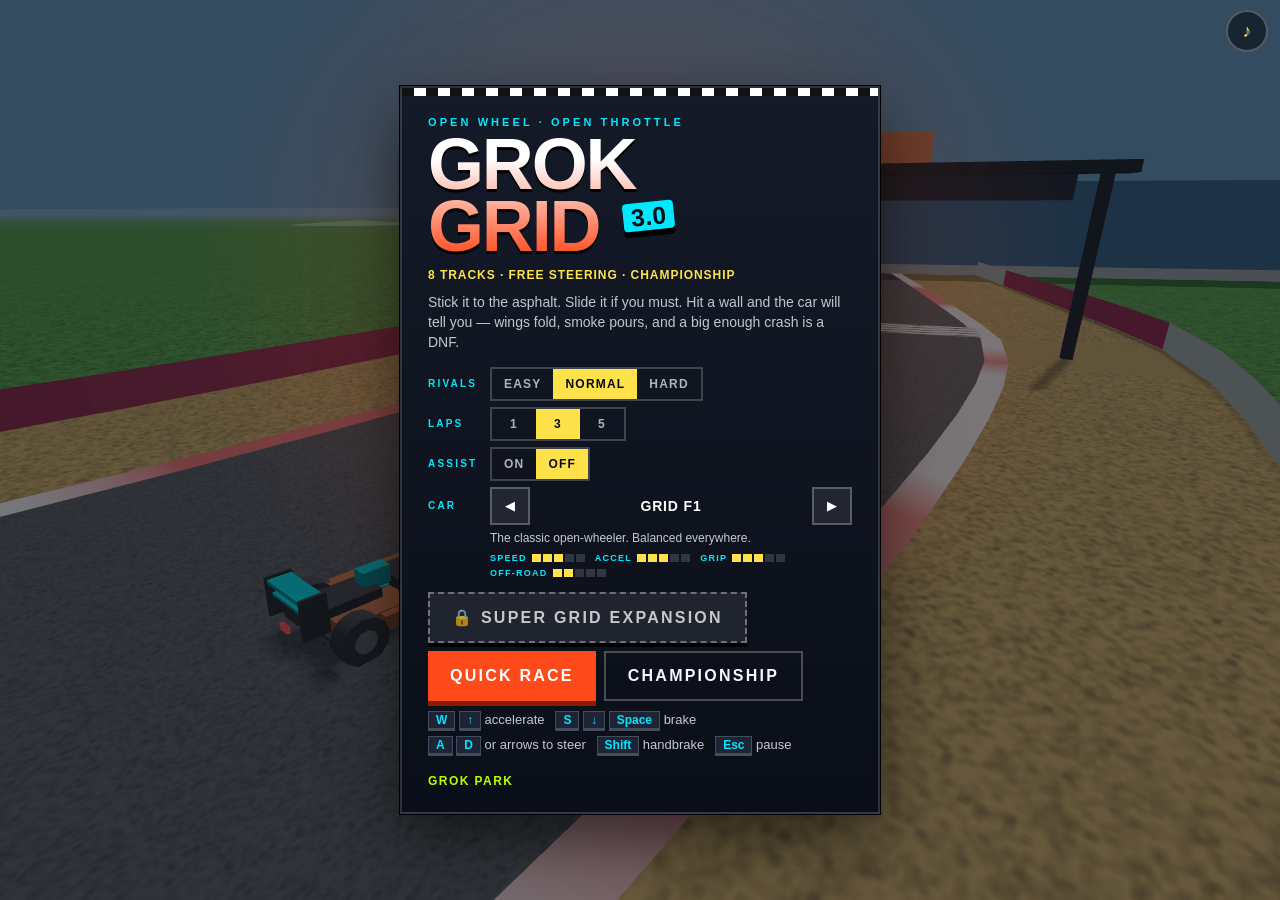
==== commit 209cf07e: "Super Grid Expansion (DLC #40): 3 tracks (Sky Islands, Candy Kingdom, Volcano Run), 4 cars (Ratita R" ====
--- a/index.html
+++ b/index.html
@@ -8,7 +8,7 @@
   <meta name="apple-mobile-web-app-status-bar-style" content="black-translucent" />
   <meta name="theme-color" content="#070b14" />
   <title>GROK GRID 3.0</title>
-  <link rel="stylesheet" href="style.css?v=31" />
+  <link rel="stylesheet" href="style.css?v=40" />
   <link rel="icon" href="data:image/svg+xml,%3Csvg xmlns='http://www.w3.org/2000/svg' viewBox='0 0 64 64'%3E%3Crect width='64' height='64' rx='12' fill='%23070b14'/%3E%3Cpath d='M8 40 L28 16 L36 16 L20 40 Z' fill='%23ff4a1c'/%3E%3Cpath d='M28 40 L48 16 L56 16 L40 40 Z' fill='%2300e8ff'/%3E%3Crect x='8' y='44' width='48' height='8' fill='%23ffe14a'/%3E%3C/svg%3E" />
 </head>
 <body>
@@ -170,10 +170,15 @@
   </div>
 
   <script src="three.min.js"></script>
-  <script src="tracks.js"></script>
-  <script src="game.js?v=31"></script>
+  <script src="tracks.js?v=40"></script>
+  <script src="supergrid.js?v=40"></script>
+  <script src="sg-scenery.js?v=40"></script>
+  <script src="sg-items.js?v=40"></script>
+  <script src="sg-hub.js?v=40"></script>
+  <script src="sg-ui.js?v=40"></script>
+  <script src="game.js?v=40"></script>
   <script src="peerjs.min.js"></script>
   <script src="grok-net.js"></script>
-  <script src="grid-online.js"></script>
+  <script src="grid-online.js?v=40"></script>
 </body>
 </html>
--- a/style.css
+++ b/style.css
@@ -574,3 +574,56 @@
   #btn-accel { width: 100px; height: 100px; }
   #btn-brake { width: 80px; height: 80px; }
 }
+
+/* ---------- Super Grid Expansion ---------- */
+.sg-ribbon { display: inline-block; background: linear-gradient(90deg, #ff3f8a, #ffc62e); color: #1a0a00; font-weight: 900; font-size: 11px; letter-spacing: .14em; padding: 4px 10px; border-radius: 4px; margin-bottom: 6px; box-shadow: 0 3px 0 #000; }
+.sg-car { display: flex; align-items: center; gap: 6px; flex: 1; min-width: 0; }
+.sg-car button { font: 900 14px inherit; font-family: inherit; background: rgba(255,255,255,.08); color: #fff; border: 2px solid rgba(255,255,255,.25); width: 40px; height: 38px; cursor: pointer; flex: 0 0 auto; }
+.sg-car .sg-goldbtn { width: auto; padding: 0 8px; font-size: 11px; color: #ffe14a; }
+.sg-car .sg-goldbtn.on { background: #ffc83a; color: #1a0a00; }
+#sg-car-name { flex: 1; min-width: 0; text-align: center; font-weight: 900; font-size: 14px; letter-spacing: .06em; color: #fff; }
+#sg-car-name small { display: block; font-size: 10px; color: rgba(255,255,255,.6); letter-spacing: .1em; }
+#sg-car-info { margin: 2px 0 6px 62px; font-size: 12px; color: rgba(244,247,255,.8); }
+#sg-car-info .sgblurb { margin-bottom: 4px; line-height: 1.3; }
+.sgnew { background: #ff3f8a; color: #fff; font-size: 9px; font-weight: 900; letter-spacing: .12em; padding: 1px 5px; border-radius: 3px; }
+.sgb { display: inline-flex; align-items: center; gap: 2px; margin: 0 10px 2px 0; }
+.sgb i { font-style: normal; font-size: 9px; letter-spacing: .14em; color: var(--cyan); font-weight: 800; margin-right: 3px; }
+.sgb b { width: 9px; height: 8px; background: rgba(255,255,255,.15); display: inline-block; }
+.sgb b.on { background: #ffe14a; }
+.btn.sg-hub { background: linear-gradient(180deg, #ff3f8a, #c41a5a); color: #fff; border: 0; box-shadow: 0 4px 0 #000; }
+.btn.sg-hub.locked { background: rgba(255,255,255,.08); color: rgba(255,255,255,.75); border: 2px dashed rgba(255,255,255,.35); }
+.track-tile.dlc .tt { color: #ff7ab8; }
+.track-tile { position: relative; }
+.track-tile.locked canvas { filter: grayscale(.7) brightness(.6); }
+.track-tile .lock { position: absolute; top: 30px; left: 0; right: 0; text-align: center; font-size: 26px; text-shadow: 0 2px 6px #000; }
+#sg-item { position: fixed; z-index: 9; right: calc(16px + var(--safe-r)); top: calc(170px + var(--safe-t)); width: 84px; height: 84px; border-radius: 50%; border: 3px solid #fff; background: radial-gradient(circle at 35% 30%, #6a5aff, #2a1a8a); color: #fff; font-family: inherit; font-weight: 900; display: flex; flex-direction: column; align-items: center; justify-content: center; box-shadow: 0 5px 0 #000; touch-action: none; cursor: pointer; opacity: .55; }
+#sg-item.full { opacity: 1; background: radial-gradient(circle at 35% 30%, #ffe14a, #ff6a1a); animation: sgpulse .8s ease-in-out infinite alternate; }
+#sg-item.hidden { display: none; }
+#sg-item-ico { font-size: 28px; line-height: 1; }
+#sg-item-lab { font-size: 9px; letter-spacing: .08em; margin-top: 3px; max-width: 76px; text-align: center; }
+@keyframes sgpulse { to { transform: scale(1.07); } }
+#sg-flash { position: fixed; z-index: 11; left: 50%; top: 32%; transform: translate(-50%, -50%) scale(.6); font-weight: 900; font-style: italic; font-size: 34px; color: #ffe14a; text-shadow: 0 3px 0 #000, 0 0 18px rgba(255,140,0,.7); pointer-events: none; opacity: 0; white-space: nowrap; }
+#sg-flash.go { animation: sgflash .9s ease-out; }
+@keyframes sgflash { 0% { opacity: 0; transform: translate(-50%,-50%) scale(.6); } 20% { opacity: 1; transform: translate(-50%,-50%) scale(1.1); } 70% { opacity: 1; } 100% { opacity: 0; transform: translate(-50%,-60%) scale(1); } }
+#sg-say { position: fixed; z-index: 13; left: 50%; transform: translateX(-50%); top: calc(64px + var(--safe-t)); width: min(560px, calc(100% - 24px)); background: rgba(10,12,26,.88); border: 2px solid #ffe14a; color: #fff; font-weight: 700; font-size: 14px; line-height: 1.35; padding: 10px 14px; border-radius: 12px; pointer-events: none; text-align: center; }
+#sg-say.hidden, #sg-prompt.hidden, #sg-hubhud.hidden { display: none; }
+#sg-prompt { position: fixed; z-index: 9; left: 50%; transform: translateX(-50%); bottom: calc(200px + var(--safe-b)); width: min(520px, calc(100% - 24px)); background: rgba(10,12,26,.9); border: 2px solid #3ff0ff; color: #fff; font-weight: 700; font-size: 14px; line-height: 1.35; padding: 10px 12px; border-radius: 12px; text-align: center; }
+#sg-prompt .btn { margin: 8px auto 0; display: inline-block; padding: 10px 22px; }
+#sg-hubhud { position: fixed; z-index: 8; left: calc(10px + var(--safe-l)); top: calc(10px + var(--safe-t)); display: flex; flex-direction: column; gap: 3px; background: rgba(10,12,26,.72); border: 2px solid rgba(255,63,138,.8); border-radius: 10px; padding: 6px 10px; color: #fff; font-size: 12px; font-weight: 800; letter-spacing: .06em; pointer-events: none; }
+#sg-hubhud b { color: #ff7ab8; font-size: 13px; }
+body.inhub #hud { display: none !important; }
+body.inhub #minimap { display: block; }
+/* portrait phones: the minimap moves up out of the speedometer's way */
+@media (max-width: 640px) {
+  body.racing #minimap, body.inhub #minimap { top: calc(64px + var(--safe-t)); bottom: auto; right: calc(10px + var(--safe-r)); width: 110px; height: 88px; }
+  #sg-item { top: calc(168px + var(--safe-t)); }
+}
+@media (max-height: 500px) {
+  #sg-item { top: auto; bottom: calc(140px + var(--safe-b)); right: calc(20px + var(--safe-r)); width: 72px; height: 72px; }
+  #sg-prompt { bottom: auto; top: calc(56px + var(--safe-t)); width: min(420px, 50%); font-size: 12px; }
+  #sg-say { font-size: 12px; top: calc(50px + var(--safe-t)); }
+  #sg-car-info { margin-left: 0; }
+  #title-card .opt-row.sg-car-row { display: flex; }
+}
+body.inhub #sg-say { top: calc(84px + var(--safe-t)); }
+@media (max-width: 640px) { body.inhub #sg-say { top: calc(158px + var(--safe-t)); } }
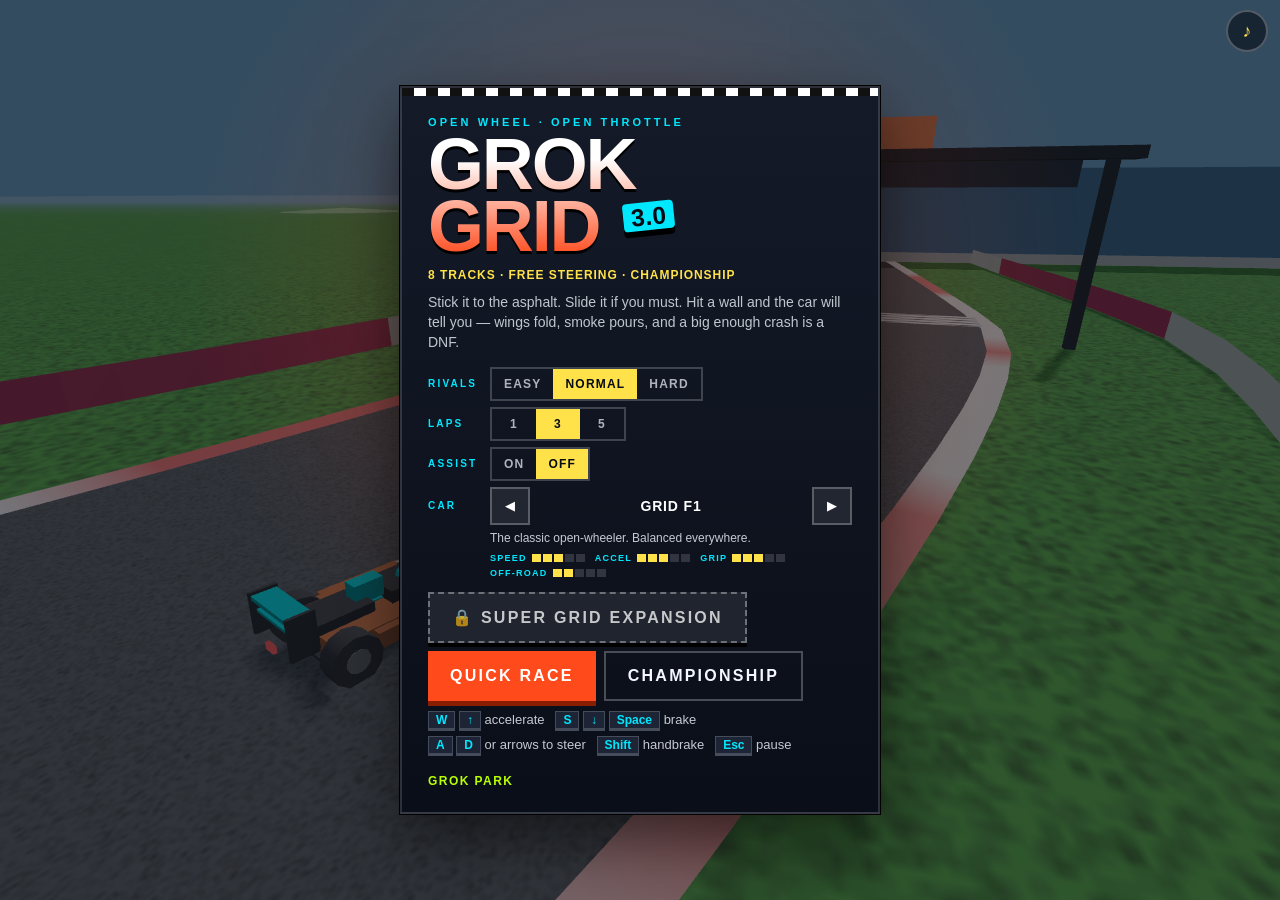
==== commit 3da8e3ac: "Super Grid: hide a rival that slips between the chase camera and your car; cache-bust 41" ====
--- a/index.html
+++ b/index.html
@@ -175,7 +175,7 @@
   <script src="sg-scenery.js?v=40"></script>
   <script src="sg-items.js?v=40"></script>
   <script src="sg-hub.js?v=40"></script>
-  <script src="sg-ui.js?v=40"></script>
+  <script src="sg-ui.js?v=41"></script>
   <script src="game.js?v=40"></script>
   <script src="peerjs.min.js"></script>
   <script src="grok-net.js"></script>
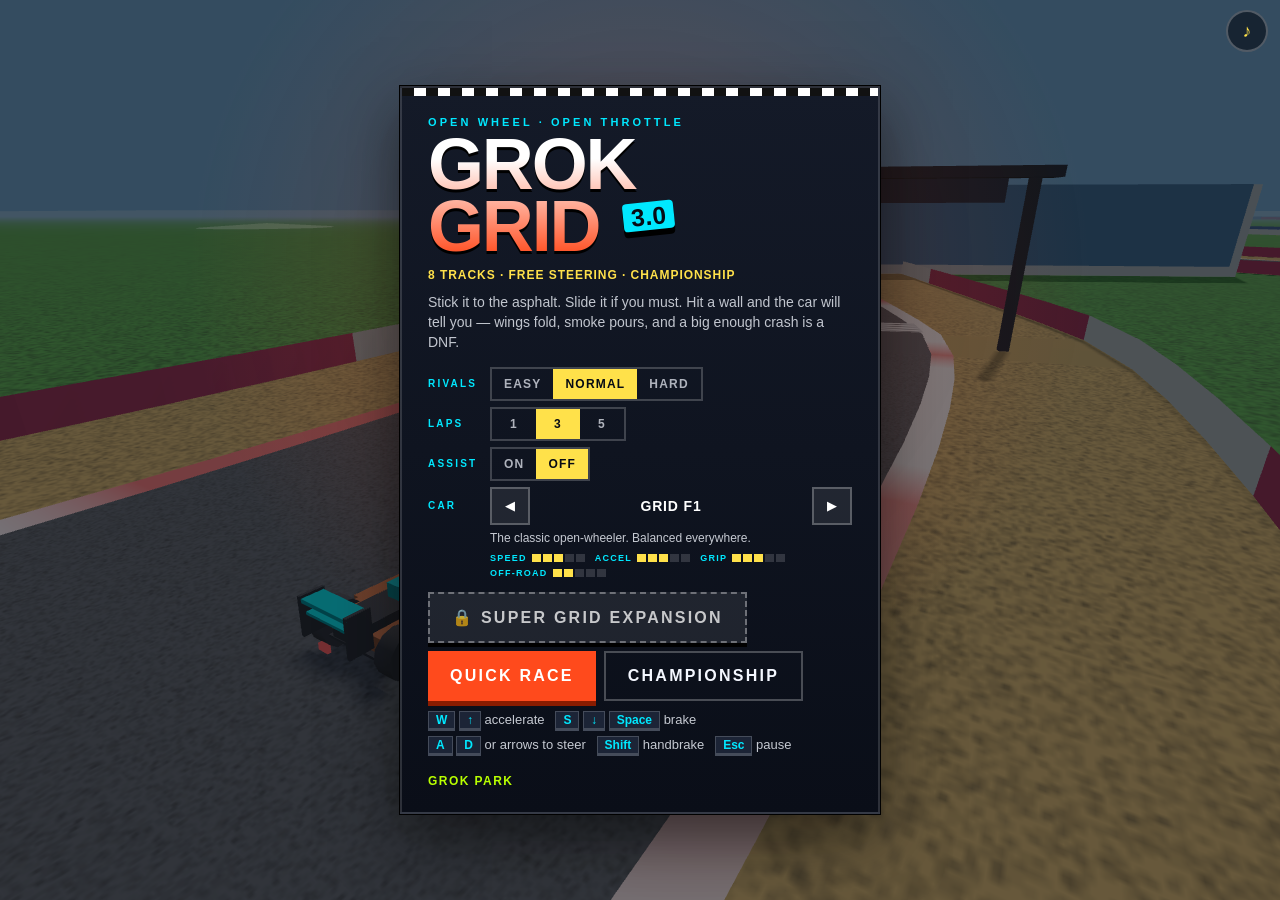
==== commit 90ce712e: "Volcano Run patch: 3 real 3D volcanoes (faceted basalt cones, glowing crater pools, lava rivers down" ====
--- a/index.html
+++ b/index.html
@@ -171,9 +171,9 @@
 
   <script src="three.min.js"></script>
   <script src="tracks.js?v=40"></script>
-  <script src="supergrid.js?v=40"></script>
-  <script src="sg-scenery.js?v=40"></script>
-  <script src="sg-items.js?v=40"></script>
+  <script src="supergrid.js?v=42"></script>
+  <script src="sg-scenery.js?v=42"></script>
+  <script src="sg-items.js?v=42"></script>
   <script src="sg-hub.js?v=40"></script>
   <script src="sg-ui.js?v=41"></script>
   <script src="game.js?v=40"></script>
